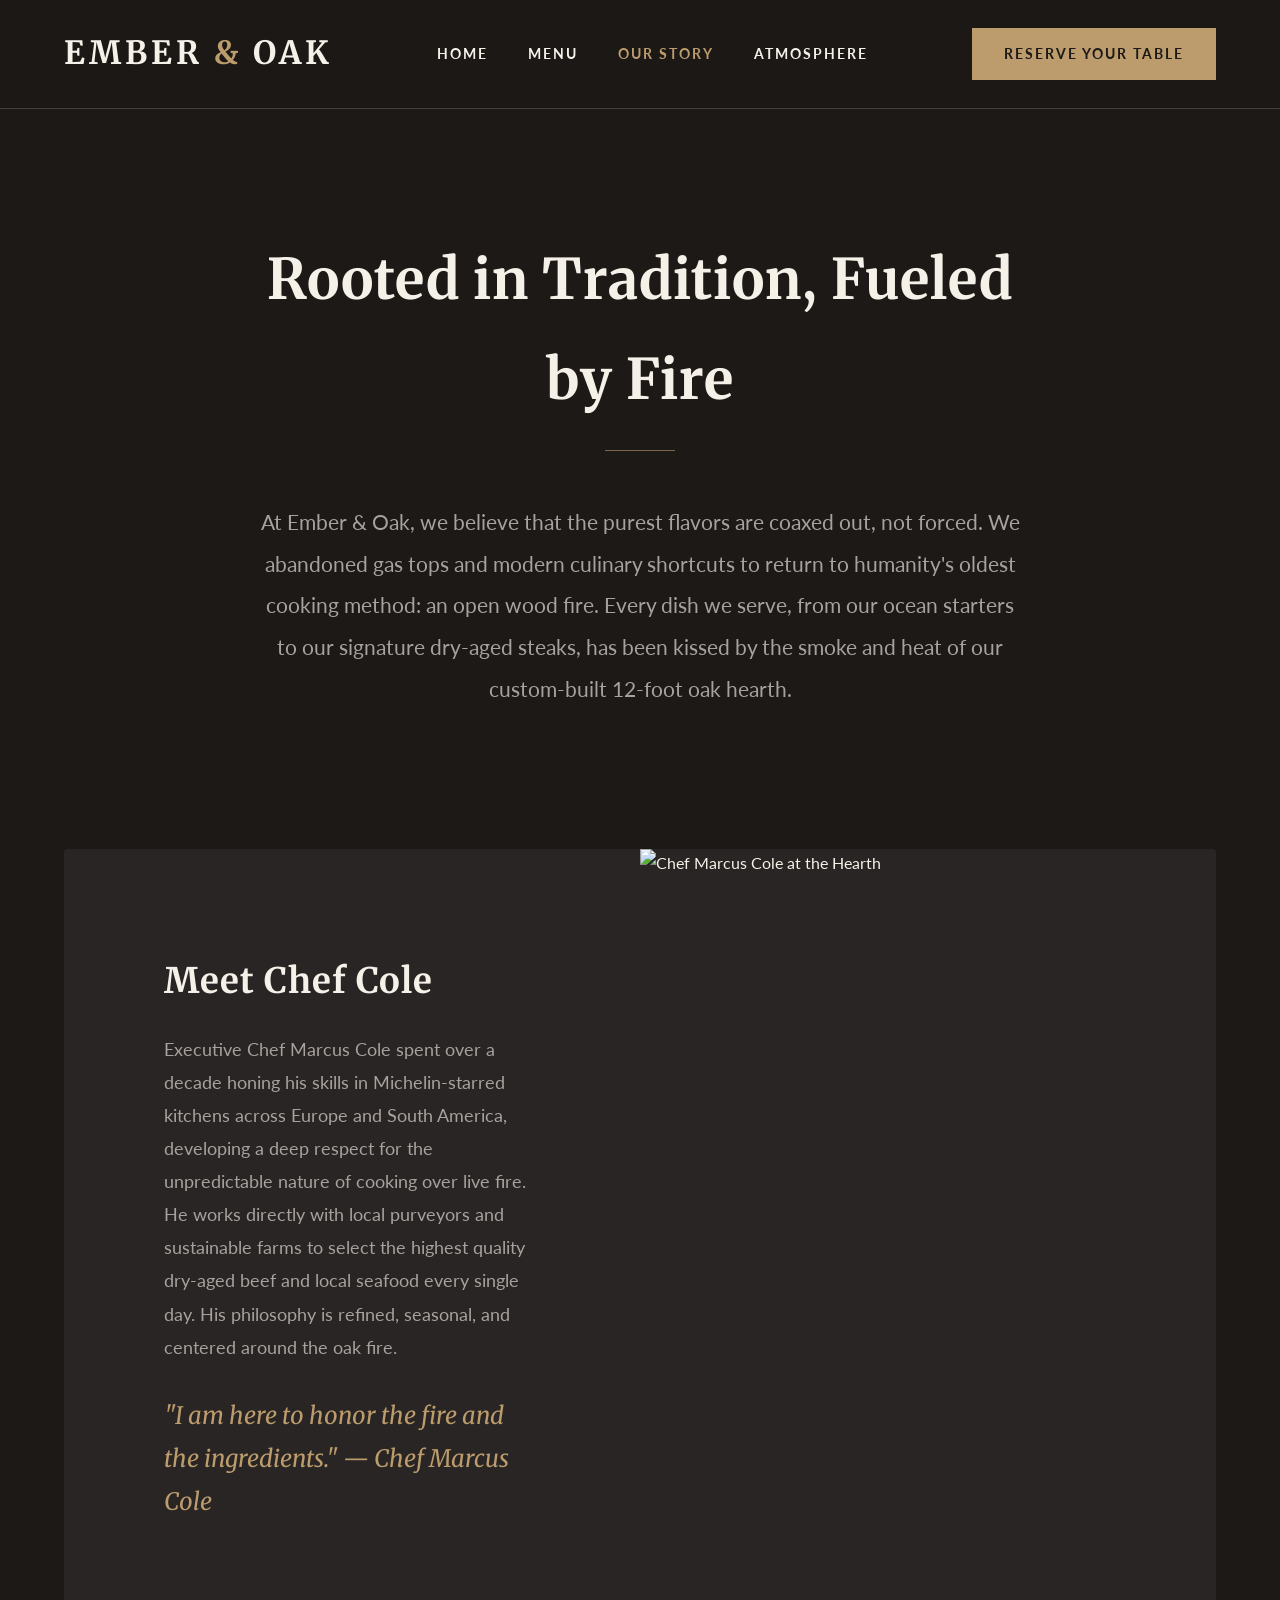
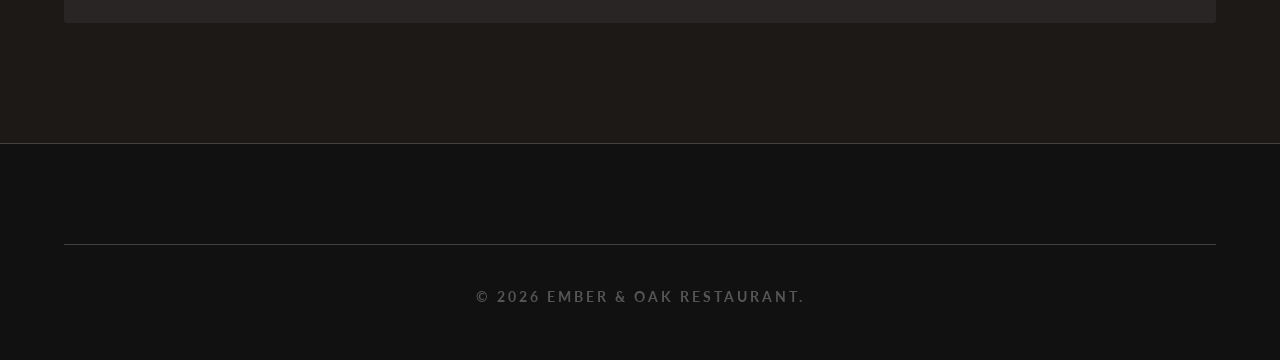
==== about.html @ d00b1980 "Initial template publish" ====
<!DOCTYPE html>
<html lang="en">
<head>
    <meta charset="UTF-8">
    <meta name="viewport" content="width=device-width, initial-scale=1.0">
    <title>Our Story | Ember & Oak | Meet Chef Cole</title>
    <link rel="stylesheet" href="style.css">
    <link href="https://fonts.googleapis.com/css2?family=Lato:wght@300;400;700&family=Merriweather:ital,wght@0,300;0,700;1,300&display=swap" rel="stylesheet">
</head>
<body>

    <header class="navbar">
        <div class="logo">Ember <span>&</span> Oak</div>
        <nav class="nav-links">
            <a href="index.html">Home</a>
            <a href="menu.html">Menu</a>
            <a href="about.html" class="active">Our Story</a>
            <a href="gallery.html">Atmosphere</a>
        </nav>
        <a href="index.html#reservations" class="btn-solid">Reserve Your Table</a>
    </header>

    <section class="section-padding text-center" style="max-width: 900px; margin: 0 auto;">
        <h1 class="section-title">Rooted in Tradition, Fueled by Fire</h1>
        <div class="divider"></div>
        <p style="font-size: 1.3rem; color: var(--text-muted); line-height: 2; margin-bottom: 20px;">
            At Ember & Oak, we believe that the purest flavors are coaxed out, not forced. 
            We abandoned gas tops and modern culinary shortcuts to return to humanity's oldest cooking method: an open wood fire. 
            Every dish we serve, from our ocean starters to our signature dry-aged steaks, has been kissed by the smoke and heat of our custom-built 12-foot oak hearth.
        </p>
    </section>

    <section class="section-padding" style="padding-top: 0;">
        <div class="grid-2">
            <div class="feature-text">
                <h3 style="font-size: 2.2rem; color: var(--text-main);">Meet Chef Cole</h3>
                <p>Executive Chef Marcus Cole spent over a decade honing his skills in Michelin-starred kitchens across Europe and South America, developing a deep respect for the unpredictable nature of cooking over live fire. He works directly with local purveyors and sustainable farms to select the highest quality dry-aged beef and local seafood every single day. His philosophy is refined, seasonal, and centered around the oak fire.</p>
                <p style="font-family: 'Merriweather', serif; font-size: 1.5rem; font-style: italic; color: var(--primary-accent); margin-top: 30px;">"I am here to honor the fire and the ingredients." — Chef Marcus Cole</p>
            </div>
            <img src="https://images.unsplash.com/photo-1583394838336-acd977736f90?q=80&w=800&auto=format&fit=crop" alt="Chef Marcus Cole at the Hearth" class="feature-img">
        </div>
    </section>

    <footer id="reservations">
        <div class="footer-bottom">
            <p>&copy; 2026 Ember & Oak Restaurant.</p>
        </div>
    </footer>

</body>
</html>
---- style.css ----
/* --- Global Variables (Ultra-Premium Rustic Aesthetic Theme) --- */
:root {
    --bg-dark: #1c1917; /* Soft, warm dark stone gray/brown */
    --bg-panel: #292524; /* Muted espresso brown */
    --primary-accent: #bc9c6c; /* Antique gold / muted bronze */
    --primary-hover: #d1b99a; /* Soft beige / gold */
    --text-main: #f5f1e9; /* Aged parchment / off-white */
    --text-muted: #a8a29e; /* Warm desaturated gray */
    --border-color: #44403c; /* Softer, warm brown-gray */
}

* { margin: 0; padding: 0; box-sizing: border-box; }

body {
    background-color: var(--bg-dark);
    color: var(--text-main);
    font-family: 'Lato', sans-serif;
    line-height: 1.8; /* Increased line height for a premium feel */
    overflow-x: hidden;
    animation: fadeIn 2s ease-in-out; /* Slower, more luxurious fade */
}

@keyframes fadeIn {
    0% { opacity: 0; transform: translateY(10px); }
    100% { opacity: 1; transform: translateY(0); }
}

h1, h2, h3, .logo { font-family: 'Merriweather', serif; font-weight: 700; }

a { text-decoration: none; color: inherit; transition: all 0.4s ease; }

/* --- Navigation (Floating Glass & Antique Gold) --- */
.navbar {
    display: flex; justify-content: space-between; align-items: center;
    padding: 25px 5%; background: rgba(28, 25, 23, 0.9); /* See-through warm background */
    backdrop-filter: blur(15px); border-bottom: 1px solid var(--border-color);
    position: sticky; top: 0; z-index: 1000;
    transition: all 0.4s ease;
}

.logo { font-size: 2rem; font-weight: 700; letter-spacing: 4px; text-transform: uppercase; color: var(--text-main); }
.logo span { color: var(--primary-accent); }

.nav-links { display: flex; gap: 40px; font-size: 0.85rem; text-transform: uppercase; letter-spacing: 2px; font-weight: 700; }
.nav-links a { position: relative; }
.nav-links a:hover, .nav-links a.active { color: var(--primary-accent); }

/* Premium Underline Hover Effect for Menu Tabs */
.nav-links a::after {
    content: ''; position: absolute; width: 0; height: 1px;
    display: block; margin-top: 5px; right: 0;
    background: var(--primary-accent); transition: width 0.4s ease;
}
.nav-links a:hover::after { width: 100%; left: 0; background: var(--primary-accent); }

/* --- Buttons (Rustic Antique Finish) --- */
.btn-solid {
    background-color: var(--primary-accent); color: var(--bg-dark);
    padding: 14px 32px; font-size: 0.85rem; text-transform: uppercase;
    letter-spacing: 2px; border: none; cursor: pointer; font-weight: 700;
}
.btn-solid:hover { background-color: var(--primary-hover); transform: translateY(-3px); box-shadow: 0 10px 20px rgba(188, 156, 108, 0.1); }

.btn-outline {
    border: 1px solid var(--primary-accent); color: var(--primary-accent);
    padding: 14px 32px; font-size: 0.85rem; text-transform: uppercase;
    letter-spacing: 2px; display: inline-block; background-color: transparent;
}
.btn-outline:hover { background-color: var(--primary-accent); color: var(--bg-dark); }

/* --- Hero Section --- */
.hero {
    height: 95vh; background-size: cover; background-position: center;
    display: flex; align-items: center; justify-content: center;
    text-align: center; position: relative;
}
.hero-overlay {
    position: absolute; top: 0; left: 0; width: 100%; height: 100%;
    /* Gradient from subtle darkness to deep espresso base */
    background: linear-gradient(to bottom, rgba(0,0,0,0.3), rgba(28,25,23,1));
}
.hero-content { position: relative; z-index: 10; max-width: 900px; padding: 0 20px; }
.hero h1 { font-size: 5.5rem; margin-bottom: 20px; letter-spacing: 5px; text-transform: uppercase; color: var(--text-main); line-height: 1.1; }
.hero p { font-size: 1.2rem; color: #ddd; margin-bottom: 40px; letter-spacing: 5px; text-transform: uppercase; font-weight: 300;}

/* --- Layouts & Typography --- */
.section-padding { padding: 120px 5%; max-width: 1400px; margin: 0 auto; }
.text-center { text-align: center; }
.section-title { font-size: 3.5rem; margin-bottom: 20px; color: var(--text-main); letter-spacing: 1px;}
.divider { width: 70px; height: 1px; background-color: var(--primary-accent); margin: 0 auto 50px; opacity: 0.6;}

/* --- Grids --- */
.grid-2 { display: grid; grid-template-columns: 1fr 1fr; gap: 0; background: var(--bg-panel); border-radius: 4px; overflow: hidden;}
.feature-img { width: 100%; height: 100%; min-height: 550px; object-fit: cover; }
.feature-text { padding: 100px; display: flex; flex-direction: column; justify-content: center; }
.feature-text h3 { font-size: 2.8rem; margin-bottom: 20px; color: var(--primary-accent); letter-spacing: 1px; }
.feature-text p { color: var(--text-muted); font-size: 1.15rem; line-height: 1.8; }

/* --- Expanded Menu Styles (Rustic Menu Layout) --- */
.menu-container { max-width: 1000px; margin: 0 auto; }
.menu-category { margin-bottom: 100px; }
.menu-category h2 { font-size: 2.8rem; text-align: center; margin-bottom: 60px; color: var(--primary-accent); border-bottom: 1px solid var(--border-color); padding-bottom: 25px;}
.menu-item { margin-bottom: 40px; transition: all 0.3s ease; padding: 20px; border-radius: 4px; border: 1px solid transparent; }
.menu-item:hover { background-color: var(--bg-panel); transform: scale(1.02); border-color: var(--border-color); }
.menu-item-header { display: flex; justify-content: space-between; align-items: baseline; margin-bottom: 10px; }
.menu-item-name { font-family: 'Merriweather', serif; font-size: 1.4rem; font-weight: 700; letter-spacing: 1px; color: var(--text-main); }
.menu-item-dots { flex-grow: 1; border-bottom: 1px dotted var(--text-muted); margin: 0 25px; opacity: 0.3; }
.menu-item-price { font-size: 1.4rem; font-weight: 700; color: var(--primary-accent); font-family: 'Merriweather', serif; }
.menu-item-desc { font-size: 1.05rem; color: var(--text-muted); max-width: 90%; font-style: italic; letter-spacing: 0.5px; }

/* --- Photo Gallery Grid (Rustic Aesthetic) --- */
.photo-gallery { display: grid; grid-template-columns: repeat(auto-fit, minmax(380px, 1fr)); gap: 15px; }
.photo-gallery img { width: 100%; height: 450px; object-fit: cover; border-radius: 2px; transition: transform 0.6s ease, filter 0.6s ease; filter: sepia(0.2) brightness(0.9); /* Adds a light warm tint */ }
.photo-gallery img:hover { transform: scale(1.04); filter: sepia(0) brightness(1.1); z-index: 10; position: relative; }

/* --- Footer (Warm Rustic Finish) --- */
footer { background-color: #111111; padding: 100px 5% 50px; border-top: 1px solid var(--border-color); text-align: center; }
.footer-content { max-width: 600px; margin: 0 auto 50px; }
.footer-content h2 { font-size: 2.8rem; margin-bottom: 25px; letter-spacing: 3px; color: var(--text-main); }
.footer-content p { color: var(--text-muted); margin-bottom: 15px; letter-spacing: 1px;}
.footer-bottom { padding-top: 40px; color: #555; font-size: 0.85rem; border-top: 1px solid var(--border-color); text-transform: uppercase; letter-spacing: 3px; font-weight: 700;}

/* --- Mobile Responsiveness --- */
@media (max-width: 768px) {
    .nav-links { display: none; }
    .hero h1 { font-size: 3.5rem; }
    .grid-2 { grid-template-columns: 1fr; }
    .feature-text { padding: 40px 20px; }
    .photo-gallery { grid-template-columns: 1fr; }
}
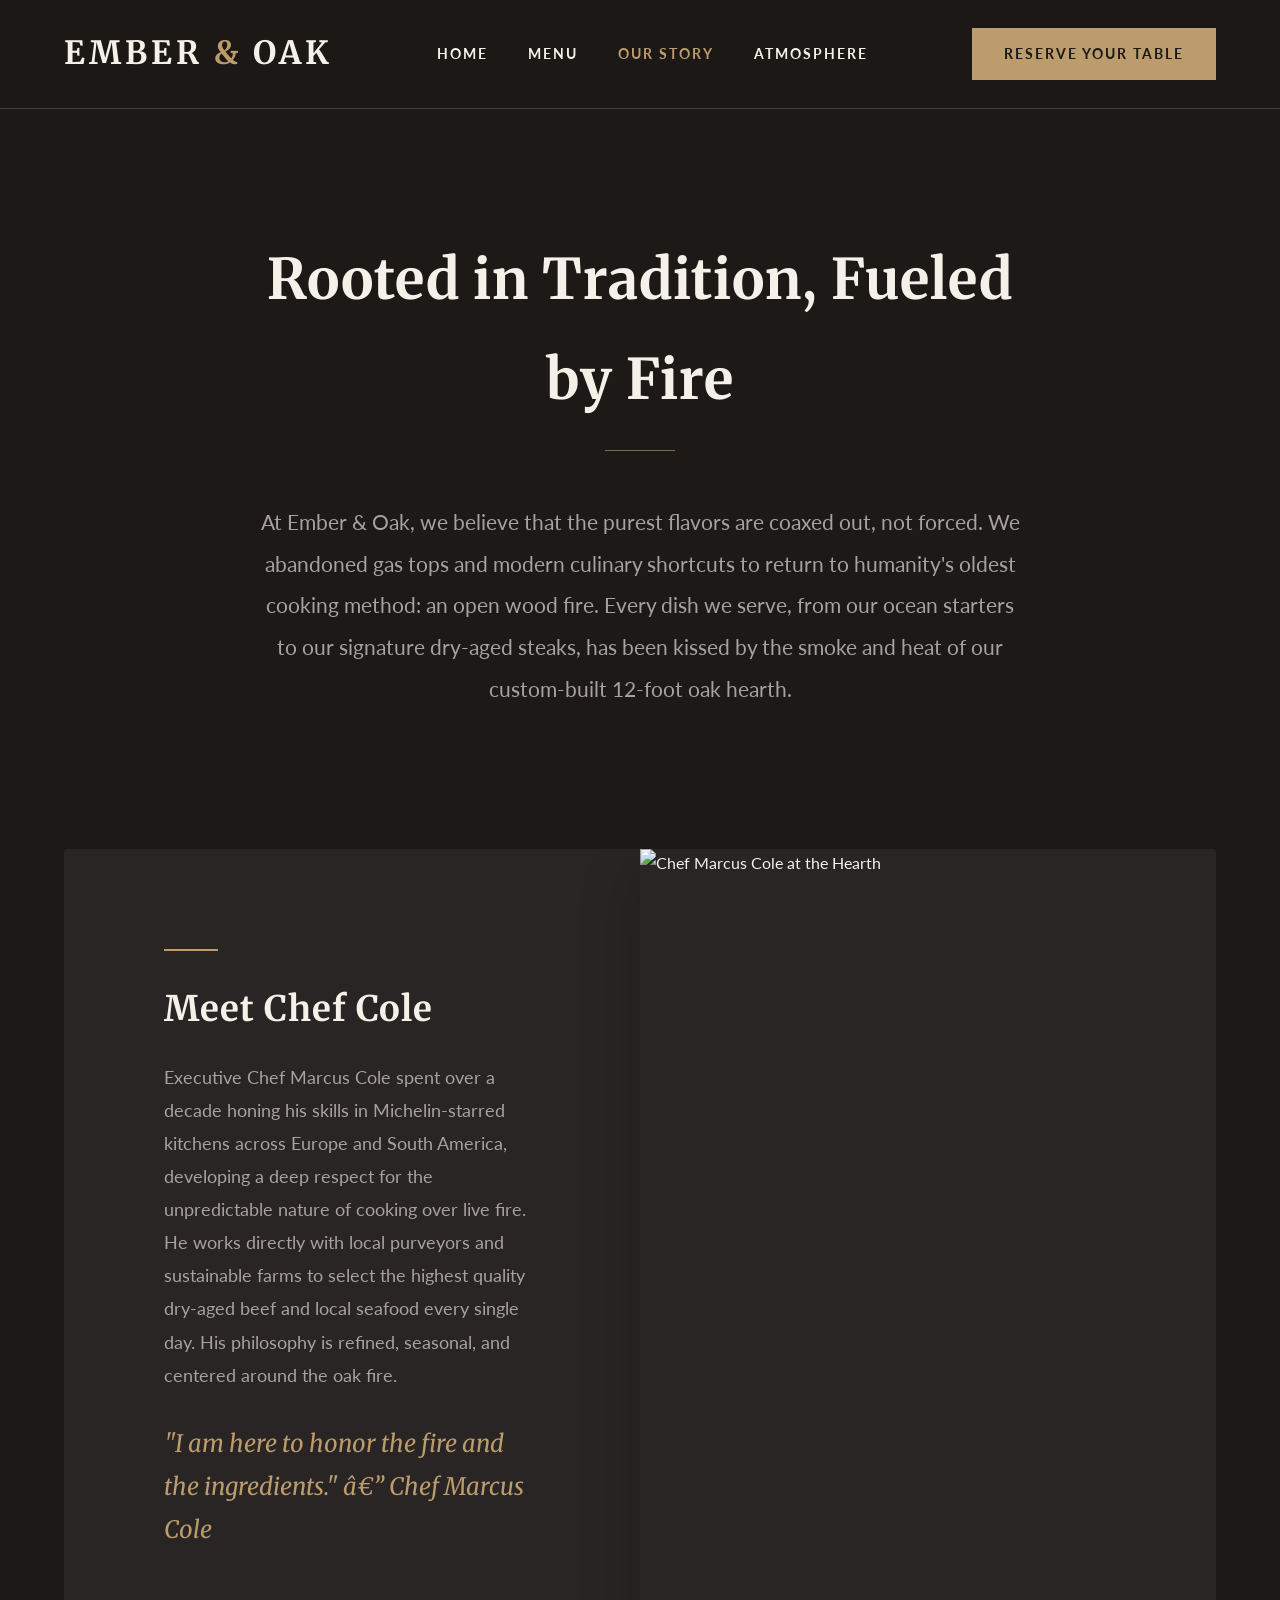
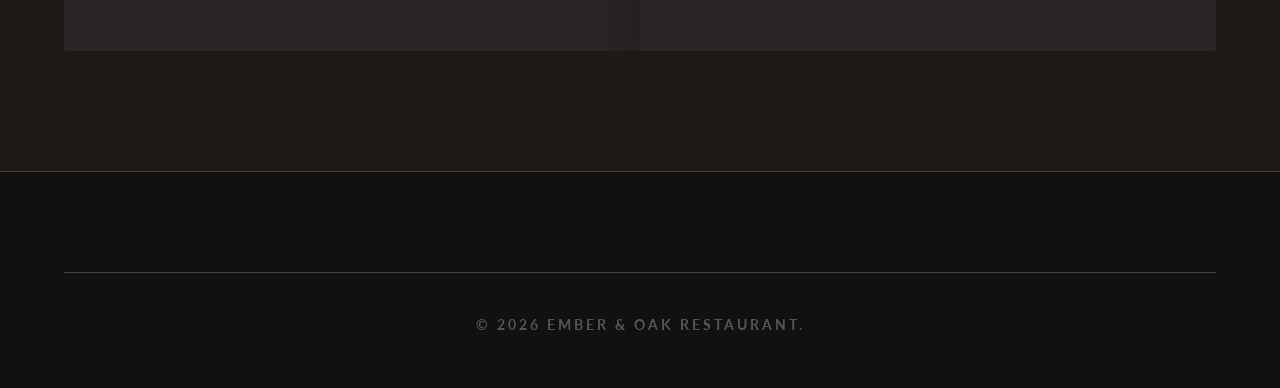
==== commit bb24f517: "Bust stylesheet cache for Cloudflare Pages" ====
--- a/about.html
+++ b/about.html
@@ -1,10 +1,10 @@
-<!DOCTYPE html>
+﻿<!DOCTYPE html>
 <html lang="en">
 <head>
     <meta charset="UTF-8">
     <meta name="viewport" content="width=device-width, initial-scale=1.0">
     <title>Our Story | Ember & Oak | Meet Chef Cole</title>
-    <link rel="stylesheet" href="style.css">
+    <link rel="stylesheet" href="style.css?v=20260514-premium-mobile">
     <link href="https://fonts.googleapis.com/css2?family=Lato:wght@300;400;700&family=Merriweather:ital,wght@0,300;0,700;1,300&display=swap" rel="stylesheet">
 </head>
 <body>
@@ -35,7 +35,7 @@
             <div class="feature-text">
                 <h3 style="font-size: 2.2rem; color: var(--text-main);">Meet Chef Cole</h3>
                 <p>Executive Chef Marcus Cole spent over a decade honing his skills in Michelin-starred kitchens across Europe and South America, developing a deep respect for the unpredictable nature of cooking over live fire. He works directly with local purveyors and sustainable farms to select the highest quality dry-aged beef and local seafood every single day. His philosophy is refined, seasonal, and centered around the oak fire.</p>
-                <p style="font-family: 'Merriweather', serif; font-size: 1.5rem; font-style: italic; color: var(--primary-accent); margin-top: 30px;">"I am here to honor the fire and the ingredients." — Chef Marcus Cole</p>
+                <p style="font-family: 'Merriweather', serif; font-size: 1.5rem; font-style: italic; color: var(--primary-accent); margin-top: 30px;">"I am here to honor the fire and the ingredients." â€” Chef Marcus Cole</p>
             </div>
             <img src="https://images.unsplash.com/photo-1583394838336-acd977736f90?q=80&w=800&auto=format&fit=crop" alt="Chef Marcus Cole at the Hearth" class="feature-img">
         </div>
@@ -48,4 +48,4 @@
     </footer>
 
 </body>
-</html>+</html>
--- a/style.css
+++ b/style.css
@@ -122,9 +122,223 @@
 
 /* --- Mobile Responsiveness --- */
 @media (max-width: 768px) {
-    .nav-links { display: none; }
-    .hero h1 { font-size: 3.5rem; }
-    .grid-2 { grid-template-columns: 1fr; }
-    .feature-text { padding: 40px 20px; }
-    .photo-gallery { grid-template-columns: 1fr; }
-}+    body {
+        line-height: 1.65;
+    }
+
+    .navbar {
+        position: relative;
+        flex-wrap: wrap;
+        gap: 14px;
+        padding: 18px;
+    }
+
+    .logo {
+        width: 100%;
+        font-size: 1.45rem;
+        letter-spacing: 2px;
+        text-align: center;
+    }
+
+    .nav-links {
+        order: 3;
+        display: flex;
+        width: 100%;
+        gap: 8px;
+        overflow-x: auto;
+        padding: 2px 0;
+        scrollbar-width: none;
+        font-size: 0.72rem;
+        letter-spacing: 1.1px;
+    }
+
+    .nav-links::-webkit-scrollbar { display: none; }
+
+    .nav-links a {
+        flex: 0 0 auto;
+        padding: 9px 11px;
+        background: var(--bg-panel);
+        border: 1px solid var(--border-color);
+    }
+
+    .nav-links a::after { display: none; }
+
+    .navbar > .btn-solid {
+        width: 100%;
+        text-align: center;
+        padding: 12px 16px;
+    }
+
+    .hero {
+        min-height: 640px;
+        height: auto;
+        padding: 70px 18px;
+        align-items: flex-end;
+        background-position: center;
+    }
+
+    .hero-overlay {
+        background: linear-gradient(to bottom, rgba(0,0,0,0.18), rgba(28,25,23,0.98));
+    }
+
+    .hero-content {
+        width: 100%;
+        padding: 0;
+    }
+
+    .hero h1 {
+        font-size: clamp(3rem, 15vw, 4.4rem);
+        letter-spacing: 2px;
+    }
+
+    .hero p {
+        font-size: 0.86rem;
+        letter-spacing: 2.4px;
+        line-height: 1.7;
+        margin-bottom: 26px;
+    }
+
+    .hero-content .btn-solid,
+    .hero-content .btn-outline,
+    footer .btn-solid {
+        display: block;
+        width: 100%;
+        margin: 0 0 12px !important;
+        text-align: center;
+    }
+
+    .section-padding {
+        padding: 70px 18px;
+    }
+
+    .section-title {
+        font-size: clamp(2.2rem, 11vw, 3rem);
+    }
+
+    .grid-2 {
+        grid-template-columns: 1fr;
+        border-radius: 0;
+    }
+
+    .feature-img {
+        min-height: 320px;
+        height: 320px;
+    }
+
+    .feature-text {
+        padding: 34px 22px;
+    }
+
+    .feature-text h3,
+    .menu-category h2,
+    .footer-content h2 {
+        font-size: clamp(1.9rem, 9vw, 2.4rem);
+    }
+
+    .feature-text p,
+    .menu-item-desc {
+        font-size: 1rem;
+        max-width: none;
+    }
+
+    .menu-category {
+        margin-bottom: 58px;
+    }
+
+    .menu-category h2 {
+        margin-bottom: 30px;
+        padding-bottom: 18px;
+    }
+
+    .menu-item {
+        padding: 18px 0;
+        margin-bottom: 10px;
+        border-bottom: 1px solid var(--border-color);
+    }
+
+    .menu-item:hover {
+        transform: none;
+    }
+
+    .menu-item-header {
+        display: grid;
+        grid-template-columns: 1fr auto;
+        gap: 12px;
+    }
+
+    .menu-item-dots {
+        display: none;
+    }
+
+    .menu-item-name,
+    .menu-item-price {
+        font-size: 1.12rem;
+    }
+
+    .photo-gallery {
+        grid-template-columns: 1fr;
+        gap: 12px;
+    }
+
+    .photo-gallery img {
+        height: 290px;
+    }
+
+    footer {
+        padding: 70px 20px 34px;
+    }
+
+    .footer-bottom {
+        line-height: 1.6;
+        letter-spacing: 1.5px;
+    }
+}
+
+.hero {
+    overflow: hidden;
+}
+
+.hero::after {
+    content: "";
+    position: absolute;
+    inset: 24px;
+    border: 1px solid rgba(188, 156, 108, 0.36);
+    pointer-events: none;
+}
+
+.feature-img,
+.photo-gallery img {
+    box-shadow: 0 22px 56px rgba(0, 0, 0, 0.22);
+}
+
+.feature-text {
+    position: relative;
+}
+
+.feature-text::before {
+    content: "";
+    width: 54px;
+    height: 2px;
+    margin-bottom: 26px;
+    background: var(--primary-accent);
+}
+
+.menu-item {
+    background-image: linear-gradient(90deg, rgba(188,156,108,0.06), transparent 42%);
+}
+
+@media (max-width: 768px) {
+    .nav-links {
+        flex-wrap: wrap;
+        justify-content: center;
+        overflow: visible;
+    }
+
+    .nav-links a {
+        flex: 0 1 auto;
+    }
+
+    .hero::after {
+        inset: 14px;
+    }
+}
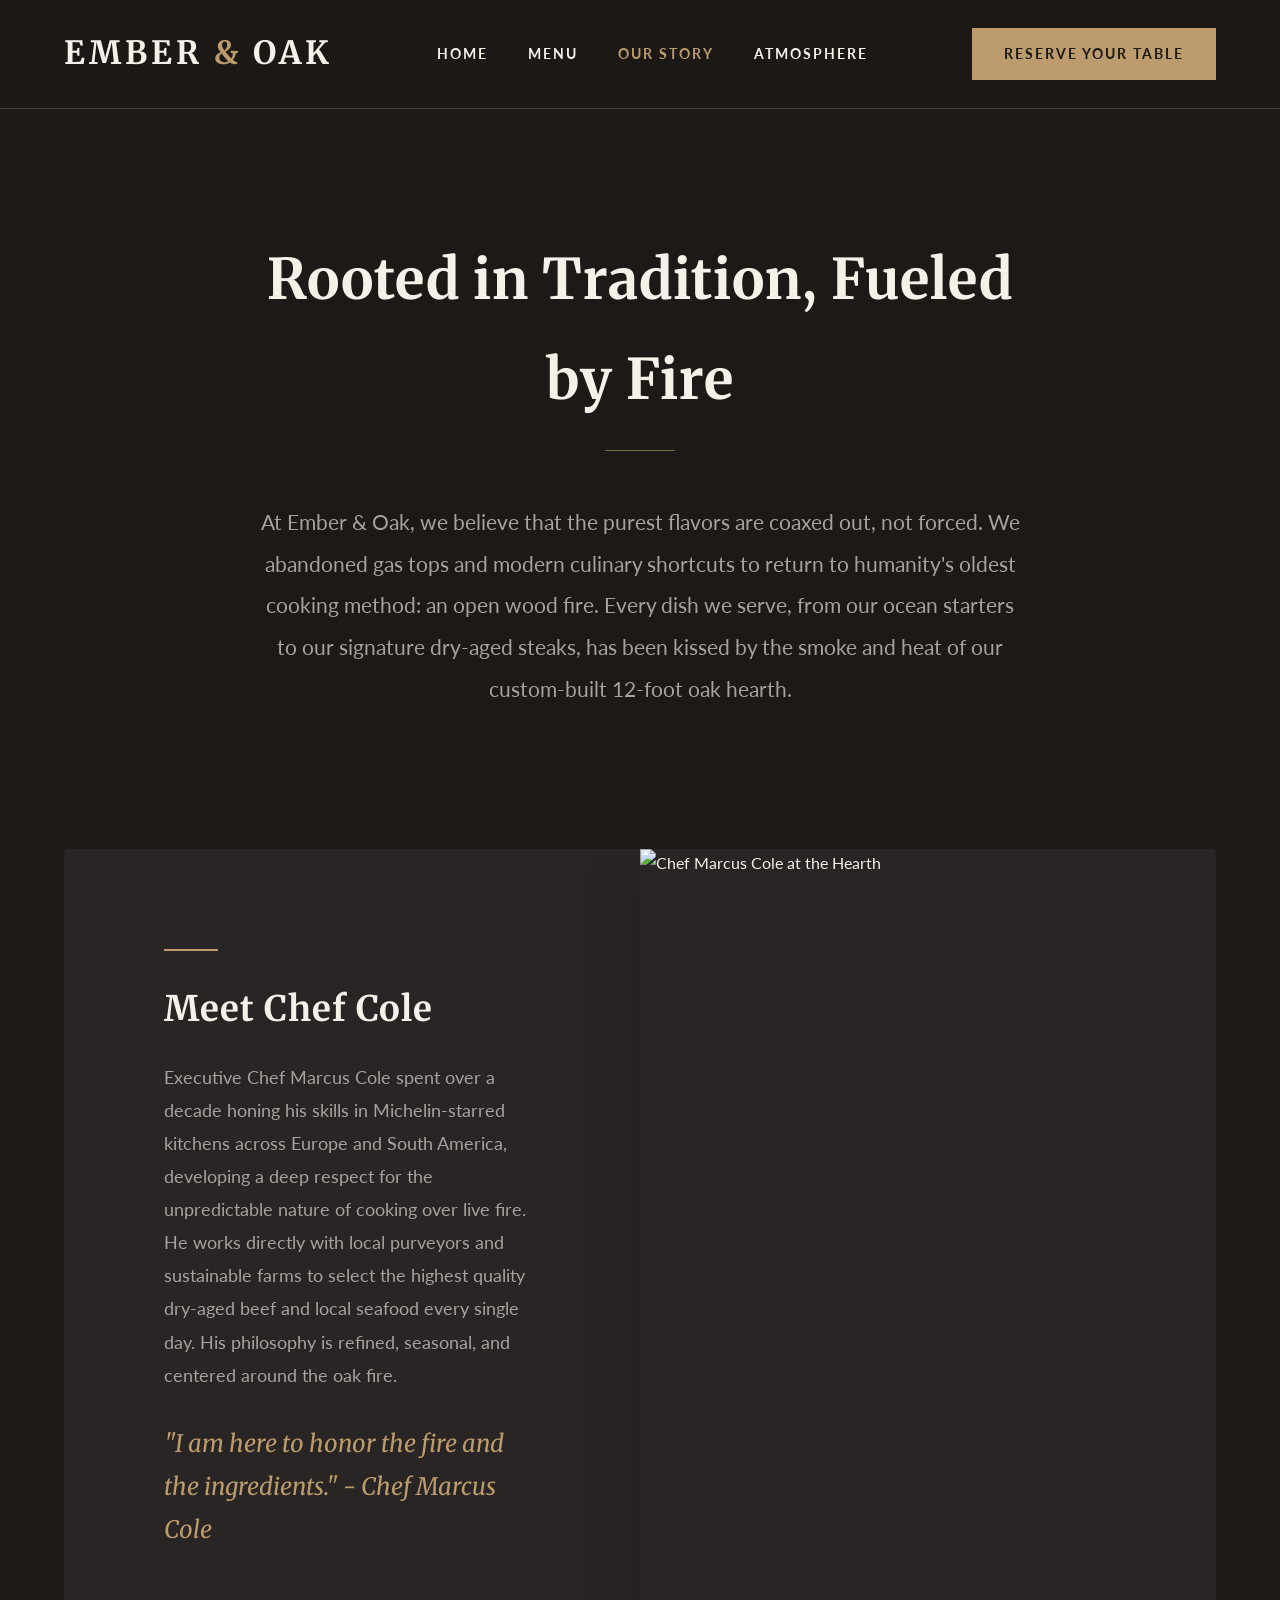
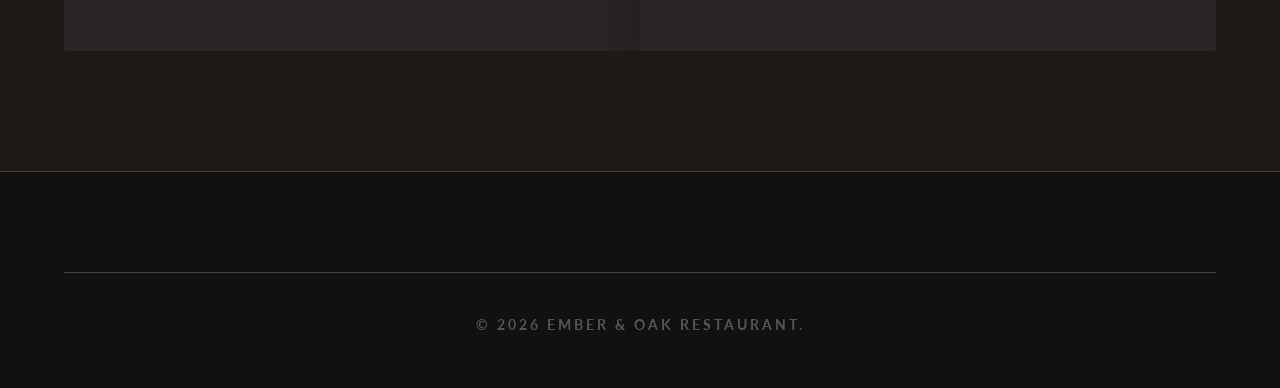
==== commit 895e6450: "Add premium pitch polish" ====
--- a/about.html
+++ b/about.html
@@ -4,7 +4,7 @@
     <meta charset="UTF-8">
     <meta name="viewport" content="width=device-width, initial-scale=1.0">
     <title>Our Story | Ember & Oak | Meet Chef Cole</title>
-    <link rel="stylesheet" href="style.css?v=20260514-premium-mobile">
+    <link rel="stylesheet" href="style.css?v=20260514-premium-pitch">
     <link href="https://fonts.googleapis.com/css2?family=Lato:wght@300;400;700&family=Merriweather:ital,wght@0,300;0,700;1,300&display=swap" rel="stylesheet">
 </head>
 <body>
@@ -35,7 +35,7 @@
             <div class="feature-text">
                 <h3 style="font-size: 2.2rem; color: var(--text-main);">Meet Chef Cole</h3>
                 <p>Executive Chef Marcus Cole spent over a decade honing his skills in Michelin-starred kitchens across Europe and South America, developing a deep respect for the unpredictable nature of cooking over live fire. He works directly with local purveyors and sustainable farms to select the highest quality dry-aged beef and local seafood every single day. His philosophy is refined, seasonal, and centered around the oak fire.</p>
-                <p style="font-family: 'Merriweather', serif; font-size: 1.5rem; font-style: italic; color: var(--primary-accent); margin-top: 30px;">"I am here to honor the fire and the ingredients." â€” Chef Marcus Cole</p>
+                <p style="font-family: 'Merriweather', serif; font-size: 1.5rem; font-style: italic; color: var(--primary-accent); margin-top: 30px;">"I am here to honor the fire and the ingredients." - Chef Marcus Cole</p>
             </div>
             <img src="https://images.unsplash.com/photo-1583394838336-acd977736f90?q=80&w=800&auto=format&fit=crop" alt="Chef Marcus Cole at the Hearth" class="feature-img">
         </div>
--- a/style.css
+++ b/style.css
@@ -113,6 +113,67 @@
 .photo-gallery img { width: 100%; height: 450px; object-fit: cover; border-radius: 2px; transition: transform 0.6s ease, filter 0.6s ease; filter: sepia(0.2) brightness(0.9); /* Adds a light warm tint */ }
 .photo-gallery img:hover { transform: scale(1.04); filter: sepia(0) brightness(1.1); z-index: 10; position: relative; }
 
+/* --- Private Dining Feature --- */
+.private-dining {
+    display: grid;
+    grid-template-columns: 1.05fr 0.95fr;
+    gap: 28px;
+    align-items: stretch;
+    padding: 110px 5%;
+    max-width: 1400px;
+    margin: 0 auto;
+}
+.private-dining > div:first-child {
+    padding: clamp(34px, 5vw, 70px);
+    border: 1px solid var(--border-color);
+    background:
+        linear-gradient(rgba(28,25,23,0.72), rgba(28,25,23,0.92)),
+        url('https://images.unsplash.com/photo-1552566626-52f8b828add9?q=80&w=1400&auto=format&fit=crop') center/cover;
+}
+.private-dining .kicker {
+    color: var(--primary-accent);
+    font-size: 0.82rem;
+    font-weight: 700;
+    letter-spacing: 3px;
+    text-transform: uppercase;
+    margin-bottom: 18px;
+}
+.private-dining h2 {
+    color: var(--text-main);
+    font-size: clamp(2.3rem, 5vw, 4.5rem);
+    line-height: 1.08;
+    margin-bottom: 24px;
+}
+.private-dining p {
+    color: var(--text-muted);
+    max-width: 720px;
+    font-size: 1.08rem;
+}
+.dining-proof {
+    display: grid;
+    gap: 12px;
+}
+.dining-proof div {
+    display: grid;
+    align-content: center;
+    min-height: 145px;
+    padding: 28px;
+    background: var(--bg-panel);
+    border: 1px solid var(--border-color);
+}
+.dining-proof strong {
+    color: var(--primary-accent);
+    font-family: 'Merriweather', serif;
+    font-size: clamp(2.3rem, 5vw, 4rem);
+    line-height: 1;
+}
+.dining-proof span {
+    color: var(--text-muted);
+    font-weight: 700;
+    letter-spacing: 2px;
+    text-transform: uppercase;
+}
+
 /* --- Footer (Warm Rustic Finish) --- */
 footer { background-color: #111111; padding: 100px 5% 50px; border-top: 1px solid var(--border-color); text-align: center; }
 .footer-content { max-width: 600px; margin: 0 auto 50px; }
@@ -220,6 +281,11 @@
         border-radius: 0;
     }
 
+    .private-dining {
+        grid-template-columns: 1fr;
+        padding: 70px 18px;
+    }
+
     .feature-img {
         min-height: 320px;
         height: 320px;
